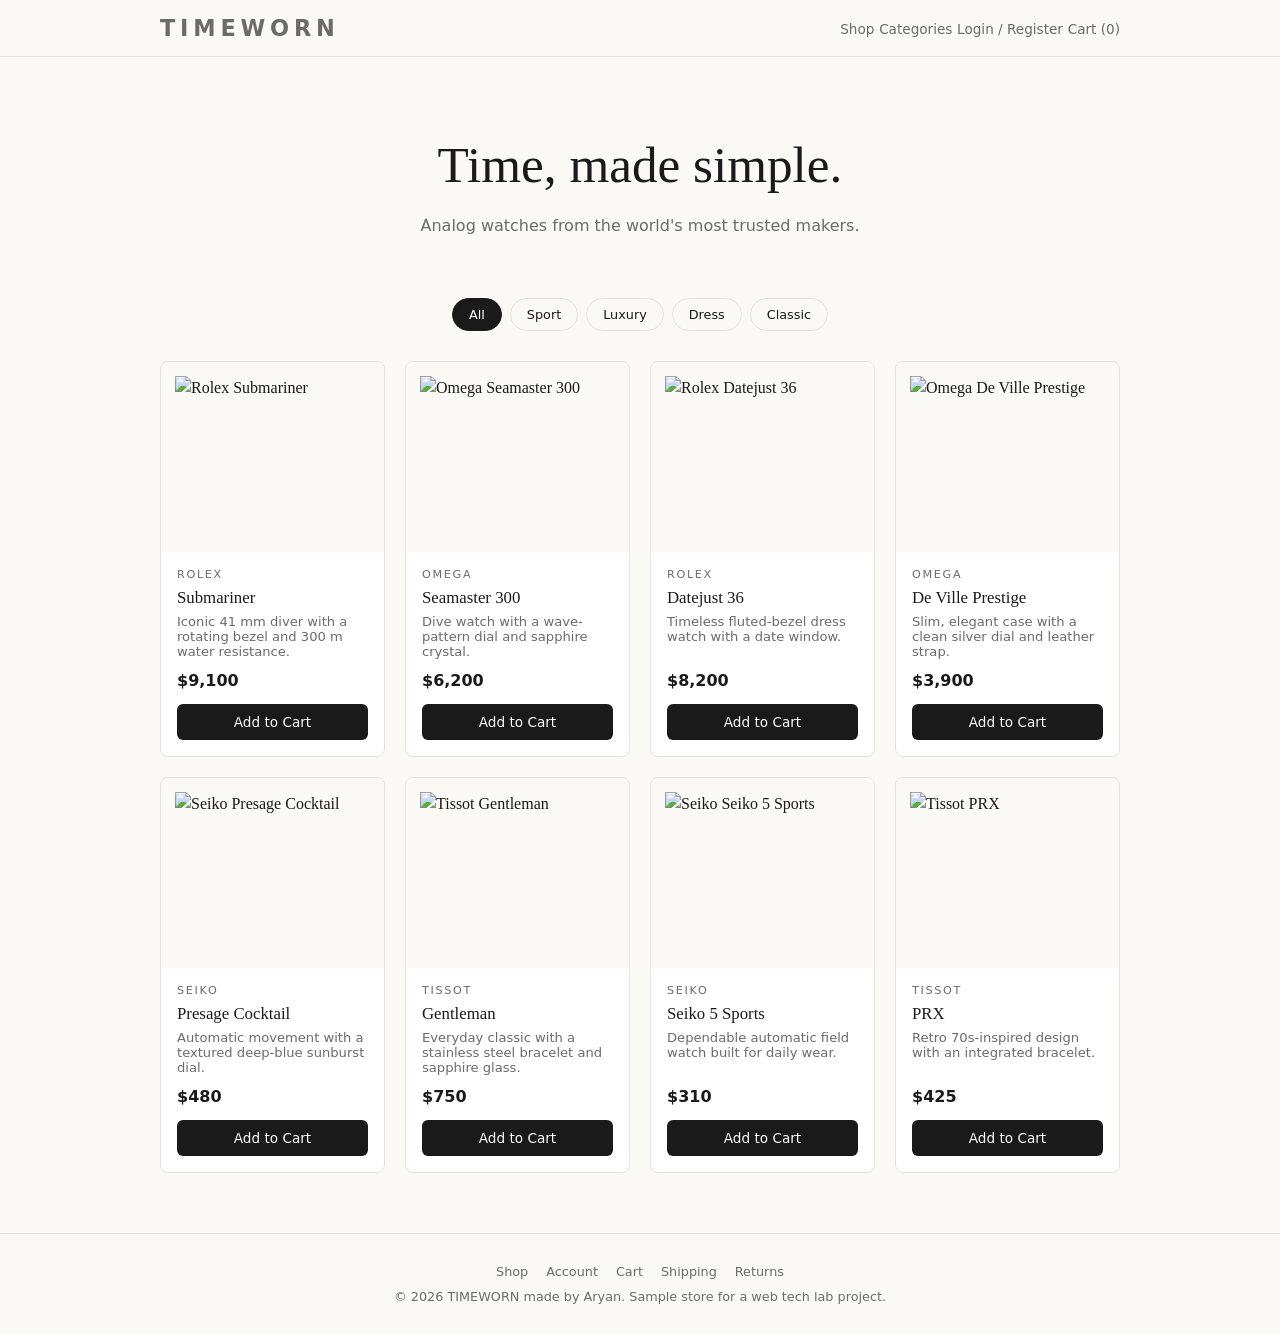
==== index.html @ 16baacfb "Add files via upload" ====
<!DOCTYPE html>
<html lang="en">
<head>
<meta charset="utf-8">
<meta name="viewport" content="width=device-width, initial-scale=1">
<title>TIMEWORN – Analog Watches</title>
<link rel="stylesheet" href="style.css">
</head>
<body>
<header><nav>
 <a class="logo" href="index.html"><h3>TIMEWORN<h3></a>
 <a href="#shop" data-go="shop">Shop</a>
 <a href="#shop" data-go="shop">Categories</a>
 <a href="#account" data-go="account">Login / Register</a>
 <a href="cart.html">Cart (<span id="count">0</span>)</a>
</nav></header>

<main id="shop-view">
 <div class="wrap">
  <section class="hero"><h1>Time, made simple.</h1><p>Analog watches from the world's most trusted makers.</p></section>
  <div class="cats" id="cats"></div>
  <div class="grid" id="grid"></div>
 </div>
</main>

<main id="account-view" class="hide">
 <div class="auth">
  <div class="tabs"><button class="on" data-tab="login">Login</button><button data-tab="reg">Register</button></div>
  <form onsubmit="return false">
   <div id="nameBox" class="hide"><label for="n">Full name</label><input id="n" autocomplete="name"></div>
   <label for="e">Email</label><input id="e" type="email" autocomplete="email">
   <label for="p">Password</label><input id="p" type="password">
   <div id="cBox" class="hide"><label for="c">Confirm password</label><input id="c" type="password"></div>
   <button class="btn" id="submit" type="button">Login</button>
   <p id="msg"></p>
  </form>
 </div>
</main>

<footer>
 <div class="links"><a href="index.html">Shop</a><a href="index.html#account">Account</a><a href="cart.html">Cart</a><span>Shipping</span><span>Returns</span></div>
 <p>© 2026 TIMEWORN made by Aryan. Sample store for a web tech lab project.</p>
</footer>
<script src="script.js"></script>
</body>
</html>
---- style.css ----
:root{--bg:#faf9f6;--surface:#fff;--text:#1a1a1a;--muted:#6b6b6b;--line:#e5e3dd;--accent:#1a1a1a;--on-accent:#fff;color-scheme:light}
@media (prefers-color-scheme:dark){:root{--bg:#121212;--surface:#1c1c1c;--text:#f0eee9;--muted:#9a9a9a;--line:#2e2e2e;--accent:#f0eee9;--on-accent:#121212;color-scheme:dark}}
*{box-sizing:border-box;margin:0}
body{background:var(--bg);color:var(--text);font-family:Georgia,"Times New Roman",serif;line-height:1.5}
a{color:inherit;text-decoration:none}
.hide{display:none!important}

/* header */
header{position:sticky;top:0;background:var(--bg);border-bottom:1px solid var(--line);z-index:5}
nav{max-width:1000px;margin:auto;padding:14px 20px;display:flex;align-items:center;gap:20px;flex-wrap:wrap}
.logo{font-size:1.2rem;letter-spacing:.25em;font-weight:bold;margin-right:auto}
nav a{font:.85rem system-ui,sans-serif;color:var(--muted)}
nav a:hover,nav a.on{color:var(--text)}
.wrap{max-width:1000px;margin:auto;padding:0 20px}

/* hero + categories */
.hero{padding:70px 0 40px;text-align:center}
.hero h1{font-size:clamp(2rem,6vw,3.2rem);font-weight:normal}
.hero p{color:var(--muted);margin-top:10px;font-family:system-ui,sans-serif}
.cats{display:flex;gap:8px;justify-content:center;flex-wrap:wrap;margin:20px 0 30px}
.cats button{font:.8rem system-ui,sans-serif;padding:8px 16px;border:1px solid var(--line);background:none;color:var(--text);border-radius:20px;cursor:pointer}
.cats button.on{background:var(--accent);color:var(--on-accent);border-color:var(--accent)}

/* product cards */
.grid{display:grid;grid-template-columns:repeat(auto-fill,minmax(220px,1fr));gap:20px;padding-bottom:60px}
.card{background:var(--surface);border:1px solid var(--line);border-radius:8px;overflow:hidden;display:flex;flex-direction:column}
.card svg{width:100%;height:190px;background:var(--bg);padding:14px}
.info{padding:16px;display:flex;flex-direction:column;gap:4px;flex:1}
.brand{font:.7rem system-ui,sans-serif;letter-spacing:.15em;text-transform:uppercase;color:var(--muted)}
.info h3{font-size:1.05rem;font-weight:normal}
.desc{font:.82rem system-ui,sans-serif;color:var(--muted);flex:1}
.price{font:600 1rem system-ui,sans-serif;margin-top:8px}
.btn{font:.85rem system-ui,sans-serif;padding:10px;border:0;border-radius:6px;background:var(--accent);color:var(--on-accent);cursor:pointer;margin-top:10px;width:100%;display:block;text-align:center}
.btn:active{opacity:.8}

/* login / register */
.auth{max-width:380px;margin:50px auto;background:var(--surface);border:1px solid var(--line);border-radius:8px;padding:28px}
.tabs{display:flex;margin-bottom:20px;border-bottom:1px solid var(--line)}
.tabs button{flex:1;padding:10px;background:none;border:0;border-bottom:2px solid transparent;font:.9rem system-ui,sans-serif;color:var(--muted);cursor:pointer}
.tabs button.on{color:var(--text);border-color:var(--accent)}
.auth label{display:block;font:.8rem system-ui,sans-serif;color:var(--muted);margin:12px 0 4px}
.auth input{width:100%;padding:10px;border:1px solid var(--line);border-radius:6px;background:var(--bg);color:var(--text);font-size:1rem}
#msg{font:.85rem system-ui,sans-serif;color:var(--muted);margin-top:12px;text-align:center}

/* cart page */
.cart{max-width:760px;margin:40px auto 60px;padding:0 20px}
.cart h1{font-weight:normal;margin-bottom:20px}
.item{display:grid;grid-template-columns:80px 1fr auto;gap:16px;align-items:center;background:var(--surface);border:1px solid var(--line);border-radius:8px;padding:12px;margin-bottom:12px}
.item svg{width:80px;height:100px;background:var(--bg);border-radius:6px;padding:6px}
.item h3{font-size:1rem;font-weight:normal}
.item .price{margin:0}
.qty{display:flex;align-items:center;gap:10px;margin-top:8px;font:.9rem system-ui,sans-serif}
.qty button{width:28px;height:28px;border:1px solid var(--line);background:none;color:var(--text);border-radius:50%;cursor:pointer;font-size:1rem}
.rm{background:none;border:0;color:var(--muted);font:.8rem system-ui,sans-serif;cursor:pointer;text-decoration:underline}
.sum{background:var(--surface);border:1px solid var(--line);border-radius:8px;padding:18px;margin-top:20px;font-family:system-ui,sans-serif}
.sum div{display:flex;justify-content:space-between;padding:4px 0;font-size:.9rem;color:var(--muted)}
.sum .total{color:var(--text);font-weight:600;font-size:1.05rem;border-top:1px solid var(--line);margin-top:8px;padding-top:10px}
.empty{text-align:center;color:var(--muted);font-family:system-ui,sans-serif;padding:40px 0}
.empty a{display:inline-block;margin-top:14px;text-decoration:underline}

/* footer */
footer{border-top:1px solid var(--line);padding:30px 20px;text-align:center;font:.8rem system-ui,sans-serif;color:var(--muted)}
footer .links{display:flex;gap:18px;justify-content:center;margin-bottom:10px;flex-wrap:wrap}

/* custom product images */
.card img{width:100%;height:190px;object-fit:contain;background:var(--bg);padding:14px}
.item img{width:80px;height:100px;object-fit:contain;background:var(--bg);border-radius:6px;padding:6px}
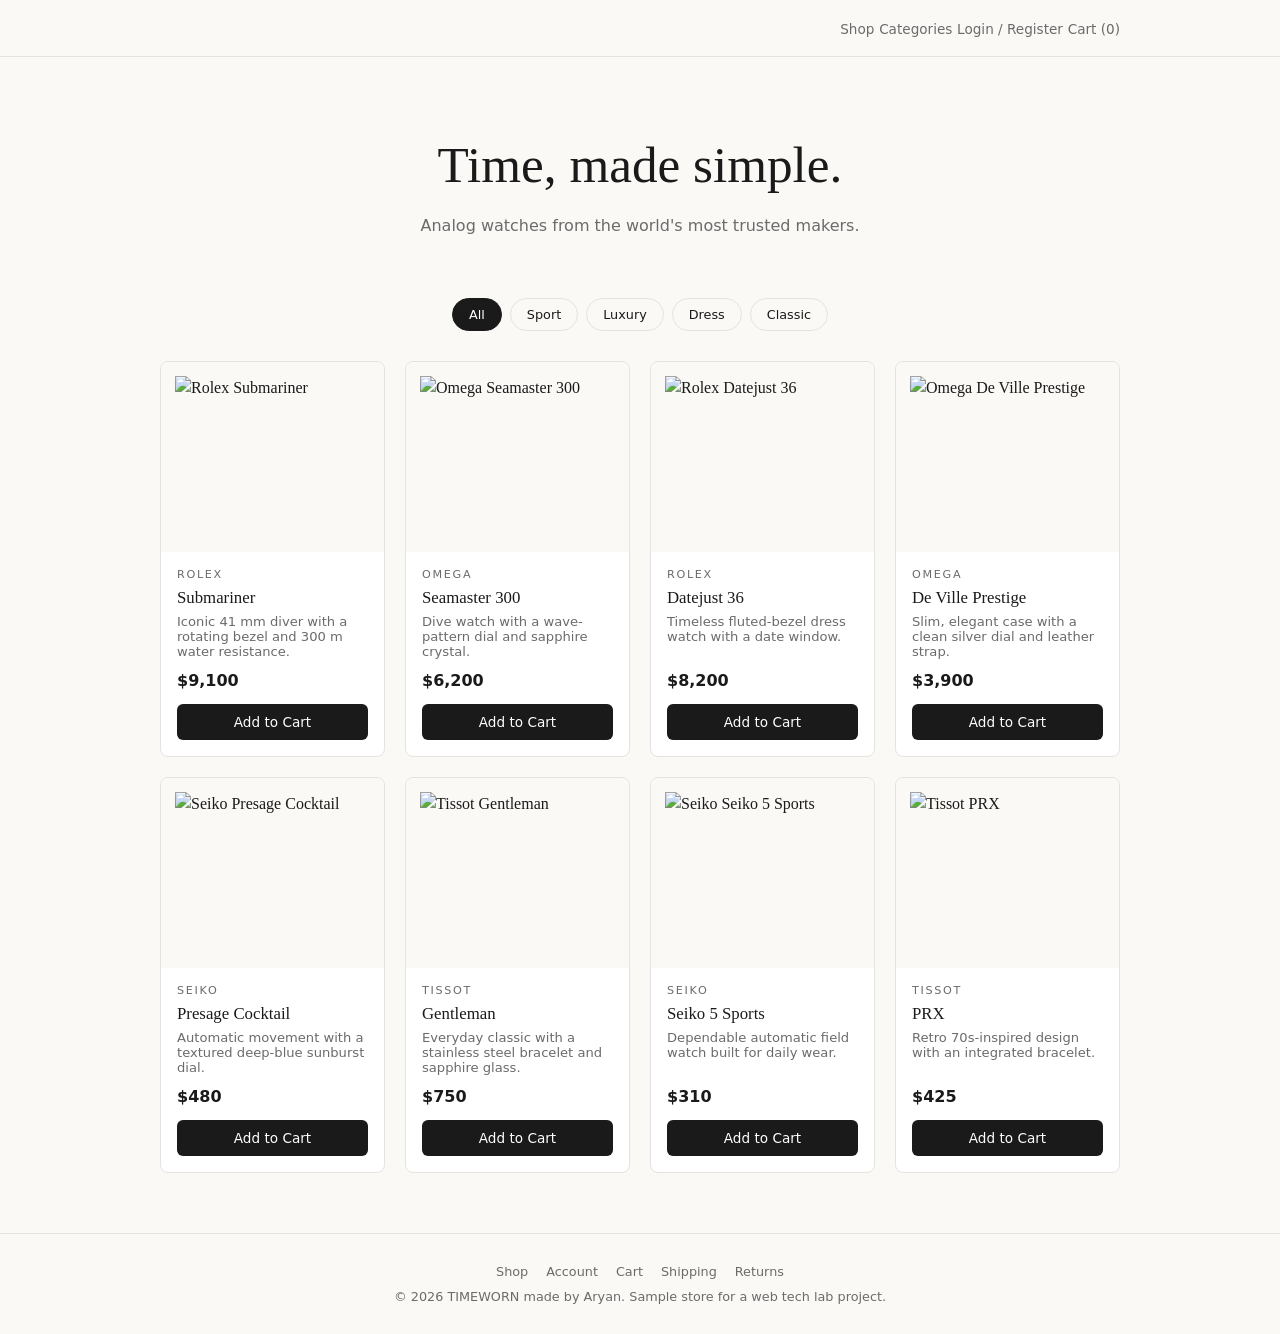
==== commit 205efbf8: "Update index.html" ====
--- a/index.html
+++ b/index.html
@@ -8,7 +8,7 @@
 </head>
 <body>
 <header><nav>
- <a class="logo" href="index.html"><h3>TIMEWORN<h3></a>
+ <a class="logo" href="index.html"><h3 style="color: rgb(0, 255, 174);"<h3></a>
  <a href="#shop" data-go="shop">Shop</a>
  <a href="#shop" data-go="shop">Categories</a>
  <a href="#account" data-go="account">Login / Register</a>
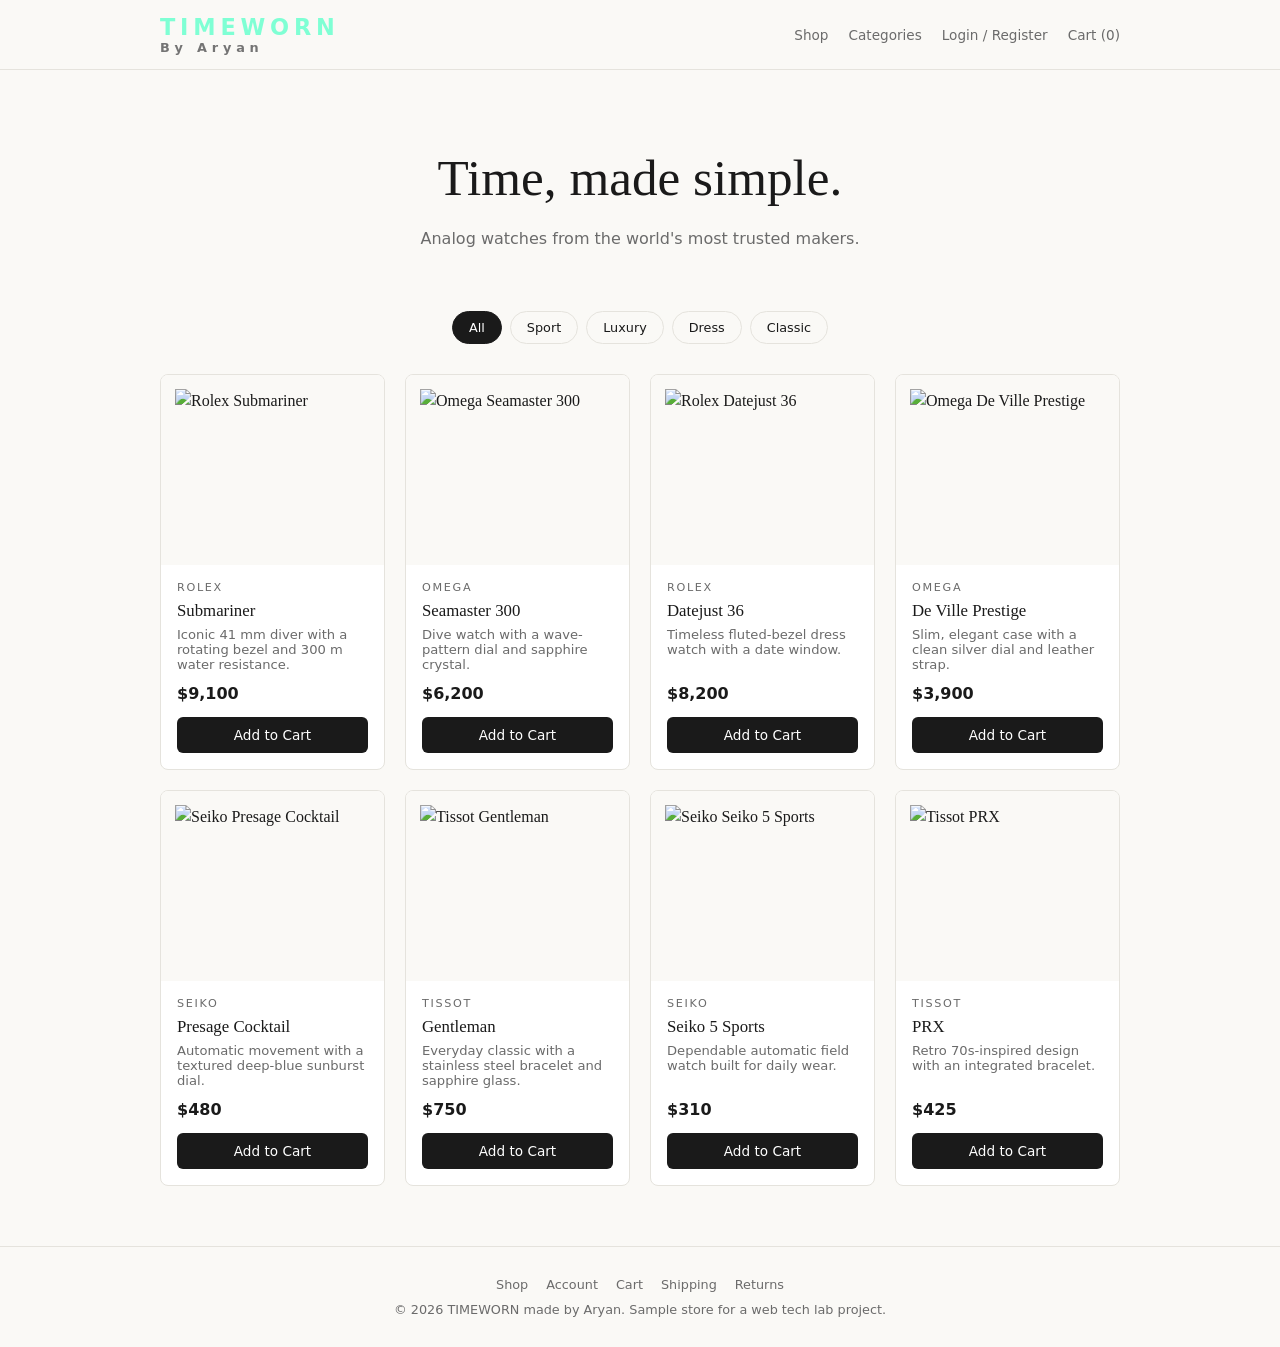
==== commit 32f100ce: "Update index.html" ====
--- a/index.html
+++ b/index.html
@@ -8,7 +8,7 @@
 </head>
 <body>
 <header><nav>
- <a class="logo" href="index.html"><h3 style="color: rgb(0, 255, 174);"<h3></a>
+ <a class="logo" href="index.html"><h3 style="color:aquamarine;">TIMEWORN<h3><h6 style="color: rgb(116, 116, 116);">By Aryan</h6></a>
  <a href="#shop" data-go="shop">Shop</a>
  <a href="#shop" data-go="shop">Categories</a>
  <a href="#account" data-go="account">Login / Register</a>
@@ -44,3 +44,4 @@
 <script src="script.js"></script>
 </body>
 </html>
+
